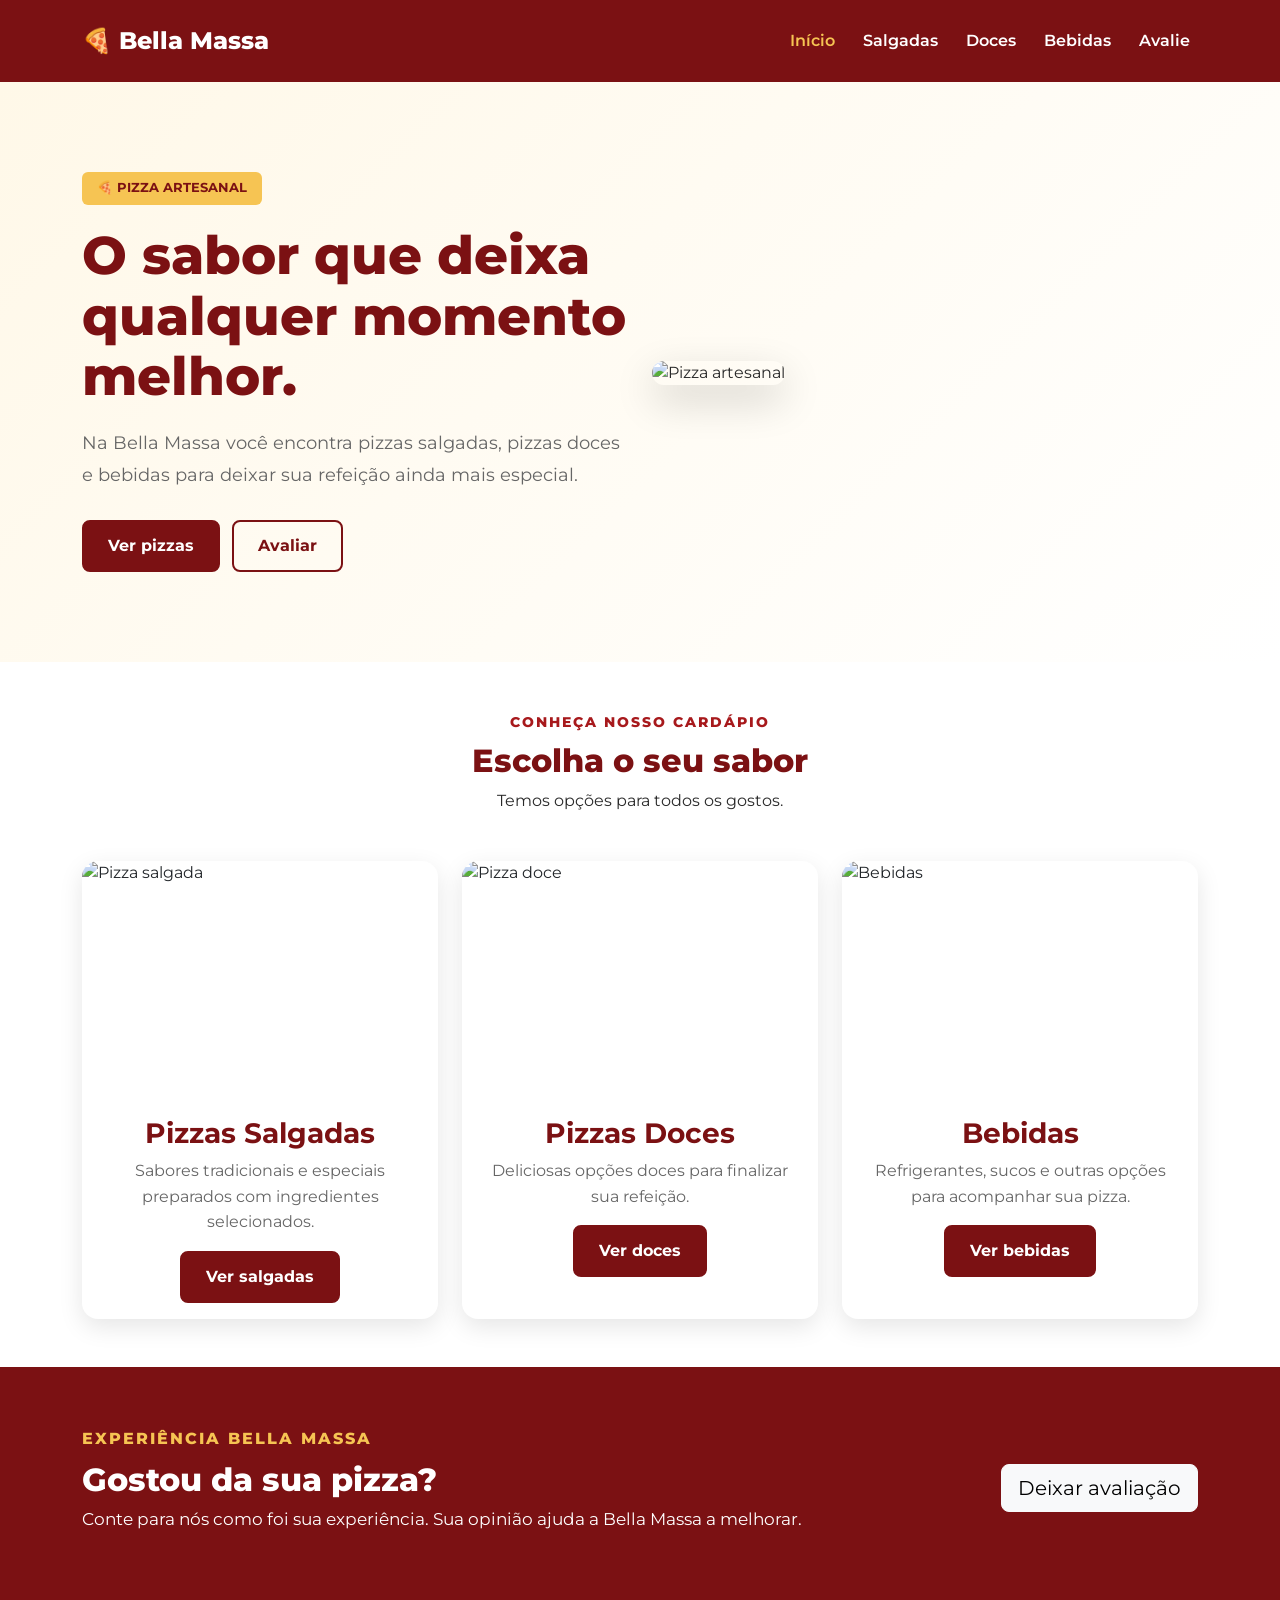
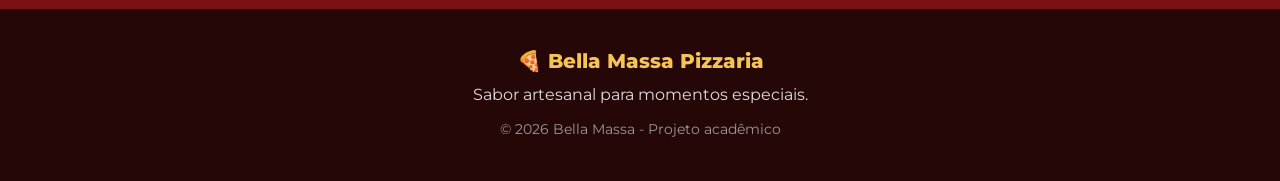
==== index.html @ 67566d71 "alteração" ====
<!DOCTYPE html>
<html lang="pt-BR">
<head>
    <meta charset="UTF-8">
    <meta name="viewport" content="width=device-width, initial-scale=1.0">

    <title>Bella Massa Pizzaria</title>

    <link rel="preconnect" href="https://fonts.googleapis.com">
    <link rel="preconnect" href="https://fonts.gstatic.com" crossorigin>
    <link href="https://fonts.googleapis.com/css2?family=Montserrat:wght@400;500;600;700;800&display=swap" rel="stylesheet">

    <link href="https://cdn.jsdelivr.net/npm/bootstrap@5.3.3/dist/css/bootstrap.min.css" rel="stylesheet">

    <link rel="stylesheet" href="css/style.css">
</head>

<body>

<header>
    <nav class="navbar navbar-expand-lg navbar-dark">
        <div class="container">

            <a class="navbar-brand" href="index.html">🍕 Bella Massa</a>

            <button class="navbar-toggler" type="button" data-bs-toggle="collapse" data-bs-target="#menu">
                <span class="navbar-toggler-icon"></span>
            </button>

            <div class="collapse navbar-collapse" id="menu">
                <ul class="navbar-nav ms-auto">

                    <li class="nav-item">
                        <a class="nav-link active" href="index.html">Início</a>
                    </li>

                    <li class="nav-item">
                        <a class="nav-link" href="salgadas.html">Salgadas</a>
                    </li>

                    <li class="nav-item">
                        <a class="nav-link" href="doces.html">Doces</a>
                    </li>

                    <li class="nav-item">
                        <a class="nav-link" href="bebidas.html">Bebidas</a>
                    </li>

                    <li class="nav-item">
                        <a class="nav-link" href="contato.html">Avalie</a>
                    </li>

                </ul>
            </div>

        </div>
    </nav>
</header>

<main>

    <section class="hero">
        <div class="container">
            <div class="row align-items-center">

                <div class="col-lg-6">

                    <span class="badge badge-destaque">
                        🍕 PIZZA ARTESANAL
                    </span>

                    <h1>
                        O sabor que deixa qualquer momento melhor.
                    </h1>

                    <p>
                        Na Bella Massa você encontra pizzas salgadas,
                        pizzas doces e bebidas para deixar sua refeição
                        ainda mais especial.
                    </p>

                    <a href="salgadas.html" class="btn btn-principal">
                        Ver pizzas
                    </a>

                    <a href="contato.html" class="btn btn-secundario">
                        Avaliar
                    </a>

                </div>

                <div class="col-lg-6 mt-5 mt-lg-0">

                    <img
                        src="https://images.unsplash.com/photo-1574071318508-1cdbab80d002?auto=format&fit=crop&w=1000&q=80"
                        class="img-fluid hero-img"
                        alt="Pizza artesanal">

                </div>

            </div>
        </div>
    </section>

    <section class="container py-5">

        <div class="text-center mb-5">

            <span class="subtitulo">
                CONHEÇA NOSSO CARDÁPIO
            </span>

            <h2>
                Escolha o seu sabor
            </h2>

            <p>
                Temos opções para todos os gostos.
            </p>

        </div>

        <div class="row g-4">

            <div class="col-md-4">

                <div class="card categoria-card h-100">

                    <img
                        src="https://images.unsplash.com/photo-1565299624946-b28f40a0ae38?auto=format&fit=crop&w=800&q=80"
                        class="card-img-top"
                        alt="Pizza salgada">

                    <div class="card-body text-center">

                        <h3>
                            Pizzas Salgadas
                        </h3>

                        <p>
                            Sabores tradicionais e especiais preparados
                            com ingredientes selecionados.
                        </p>

                        <a href="salgadas.html" class="btn btn-principal">
                            Ver salgadas
                        </a>

                    </div>

                </div>

            </div>

            <div class="col-md-4">

                <div class="card categoria-card h-100">

                    <img
                        src="https://images.unsplash.com/photo-1579751626657-72bc17010498?auto=format&fit=crop&w=800&q=80"
                        class="card-img-top"
                        alt="Pizza doce">

                    <div class="card-body text-center">

                        <h3>
                            Pizzas Doces
                        </h3>

                        <p>
                            Deliciosas opções doces para finalizar
                            sua refeição.
                        </p>

                        <a href="doces.html" class="btn btn-principal">
                            Ver doces
                        </a>

                    </div>

                </div>

            </div>

            <div class="col-md-4">

                <div class="card categoria-card h-100">

                    <img
                        src="https://images.unsplash.com/photo-1544145945-f90425340c7e?auto=format&fit=crop&w=800&q=80"
                        class="card-img-top"
                        alt="Bebidas">

                    <div class="card-body text-center">

                        <h3>
                            Bebidas
                        </h3>

                        <p>
                            Refrigerantes, sucos e outras opções
                            para acompanhar sua pizza.
                        </p>

                        <a href="bebidas.html" class="btn btn-principal">
                            Ver bebidas
                        </a>

                    </div>

                </div>

            </div>

        </div>

    </section>

    <section class="promocao">

        <div class="container">

            <div class="row align-items-center">

                <div class="col-md-8">

                    <span>
                        EXPERIÊNCIA BELLA MASSA
                    </span>

                    <h2>
                        Gostou da sua pizza?
                    </h2>

                    <p>
                        Conte para nós como foi sua experiência.
                        Sua opinião ajuda a Bella Massa a melhorar.
                    </p>

                </div>

                <div class="col-md-4 text-md-end">

                    <a href="contato.html" class="btn btn-light btn-lg">
                        Deixar avaliação
                    </a>

                </div>

            </div>

        </div>

    </section>

</main>

<footer>

    <div class="container text-center">

        <h5>
            🍕 Bella Massa Pizzaria
        </h5>

        <p>
            Sabor artesanal para momentos especiais.
        </p>

        <small>
            © 2026 Bella Massa - Projeto acadêmico
        </small>

    </div>

</footer>

<script src="https://cdn.jsdelivr.net/npm/bootstrap@5.3.3/dist/js/bootstrap.bundle.min.js"></script>

</body>
</html>
---- css/style.css ----
* {
    margin: 0;
    padding: 0;
    box-sizing: border-box;
}

body {
    font-family: 'Montserrat', sans-serif;
    color: #292929;
    background-color: #fff;
}

.navbar {
    background-color: #7b1113;
    padding: 18px 0;
}

.navbar-brand {
    font-size: 1.5rem;
    font-weight: 800;
}

.nav-link {
    color: #fff !important;
    font-weight: 600;
    margin-left: 12px;
}

.nav-link:hover,
.nav-link.active {
    color: #f6c453 !important;
}

.hero {
    background: linear-gradient(135deg, #fff8e8, #ffffff);
    padding: 90px 0;
}

.hero h1 {
    font-size: 3.3rem;
    font-weight: 800;
    color: #7b1113;
    line-height: 1.15;
    margin: 20px 0;
}

.hero p {
    font-size: 1.1rem;
    color: #666;
    line-height: 1.8;
    max-width: 600px;
    margin-bottom: 30px;
}

.hero-img {
    width: 100%;
    height: 430px;
    object-fit: cover;
    border-radius: 25px;
    box-shadow: 0 15px 40px rgba(0, 0, 0, 0.18);
}

.badge-destaque {
    background-color: #f6c453;
    color: #7b1113;
    padding: 10px 15px;
    font-size: 0.8rem;
}

.btn-principal {
    background-color: #7b1113;
    color: #fff;
    border: 2px solid #7b1113;
    padding: 12px 24px;
    font-weight: 700;
    border-radius: 8px;
}

.btn-principal:hover {
    background-color: #a7191c;
    border-color: #a7191c;
    color: #fff;
}

.btn-secundario {
    background-color: transparent;
    color: #7b1113;
    border: 2px solid #7b1113;
    padding: 12px 24px;
    font-weight: 700;
    border-radius: 8px;
    margin-left: 8px;
}

.btn-secundario:hover {
    background-color: #7b1113;
    color: #fff;
}

.subtitulo {
    color: #a7191c;
    font-weight: 800;
    font-size: 0.85rem;
    letter-spacing: 2px;
}

.subtitulo-claro {
    color: #f6c453;
    font-weight: 700;
    letter-spacing: 2px;
}

h2 {
    color: #7b1113;
    font-weight: 800;
    margin-top: 8px;
}

.categoria-card {
    border: none;
    border-radius: 16px;
    overflow: hidden;
    box-shadow: 0 8px 25px rgba(0, 0, 0, 0.1);
    transition: 0.3s;
}

.categoria-card:hover {
    transform: translateY(-8px);
    box-shadow: 0 15px 35px rgba(0, 0, 0, 0.15);
}

.categoria-card img {
    height: 240px;
    object-fit: cover;
}

.categoria-card h3 {
    color: #7b1113;
    font-weight: 700;
}

.categoria-card p {
    color: #666;
    line-height: 1.6;
}

.promocao {
    background-color: #7b1113;
    color: #fff;
    padding: 60px 0;
}

.promocao span {
    color: #f6c453;
    font-weight: 800;
    letter-spacing: 2px;
}

.promocao h2 {
    color: #fff;
    margin-top: 10px;
}

.promocao p {
    font-size: 1.05rem;
}

.titulo {
    background: linear-gradient(135deg, #7b1113, #a7191c);
    color: #fff;
    padding: 75px 0;
}

.titulo h1 {
    font-size: 2.8rem;
    font-weight: 800;
    margin-top: 10px;
}

.titulo p {
    margin-top: 10px;
}

.produto {
    border: none;
    border-radius: 15px;
    overflow: hidden;
    box-shadow: 0 8px 25px rgba(0, 0, 0, 0.09);
    transition: 0.3s;
}

.produto:hover {
    transform: translateY(-8px);
    box-shadow: 0 15px 35px rgba(0, 0, 0, 0.15);
}

.produto img {
    height: 230px;
    object-fit: cover;
}

.produto h3 {
    color: #7b1113;
    font-size: 1.25rem;
    font-weight: 700;
    margin-top: 15px;
}

.produto p {
    color: #666;
    font-size: 0.9rem;
    line-height: 1.6;
}

.produto strong {
    color: #a7191c;
    font-size: 1.15rem;
}

.fundo-claro {
    background-color: #fff8e8;
}

.bebida-card {
    border: none;
    border-radius: 15px;
    padding-top: 25px;
    box-shadow: 0 8px 25px rgba(0, 0, 0, 0.08);
    transition: 0.3s;
}

.bebida-card:hover {
    transform: translateY(-8px);
}

.bebida-card h3 {
    color: #7b1113;
    font-weight: 700;
}

.bebida-card p {
    color: #666;
}

.bebida-card strong {
    color: #a7191c;
    font-size: 1.2rem;
}

.bebida-icone {
    font-size: 4rem;
}

.tabela {
    background-color: #fff;
}

.tabela thead {
    background-color: #7b1113;
    color: #fff;
}

.tabela th {
    padding: 15px;
}

.tabela td {
    padding: 14px;
}

.formulario {
    background-color: #fff;
    padding: 45px;
    border-radius: 18px;
    box-shadow: 0 10px 35px rgba(0, 0, 0, 0.1);
}

.formulario h2 {
    color: #7b1113;
}

.form-control,
.form-select {
    padding: 12px;
    border-radius: 8px;
    border: 1px solid #ddd;
}

.form-control:focus,
.form-select:focus {
    border-color: #a7191c;
    box-shadow: 0 0 0 0.2rem rgba(167, 25, 28, 0.15);
}

.form-label {
    font-weight: 600;
}

footer {
    background-color: #260708;
    color: #fff;
    padding: 40px 0;
}

footer h5 {
    color: #f6c453;
    font-weight: 800;
}

footer p {
    color: #ddd;
    margin: 10px 0;
}

footer small {
    color: #999;
}

@media (max-width: 768px) {

    .hero {
        padding: 60px 0;
    }

    .hero h1 {
        font-size: 2.3rem;
    }

    .hero-img {
        height: 300px;
    }

    .btn-secundario {
        margin-left: 0;
        margin-top: 10px;
    }

    .titulo {
        padding: 55px 0;
    }

    .titulo h1 {
        font-size: 2.2rem;
    }

    .formulario {
        padding: 25px;
    }

    .promocao {
        text-align: center;
    }

    .promocao .btn {
        margin-top: 20px;
    }
}
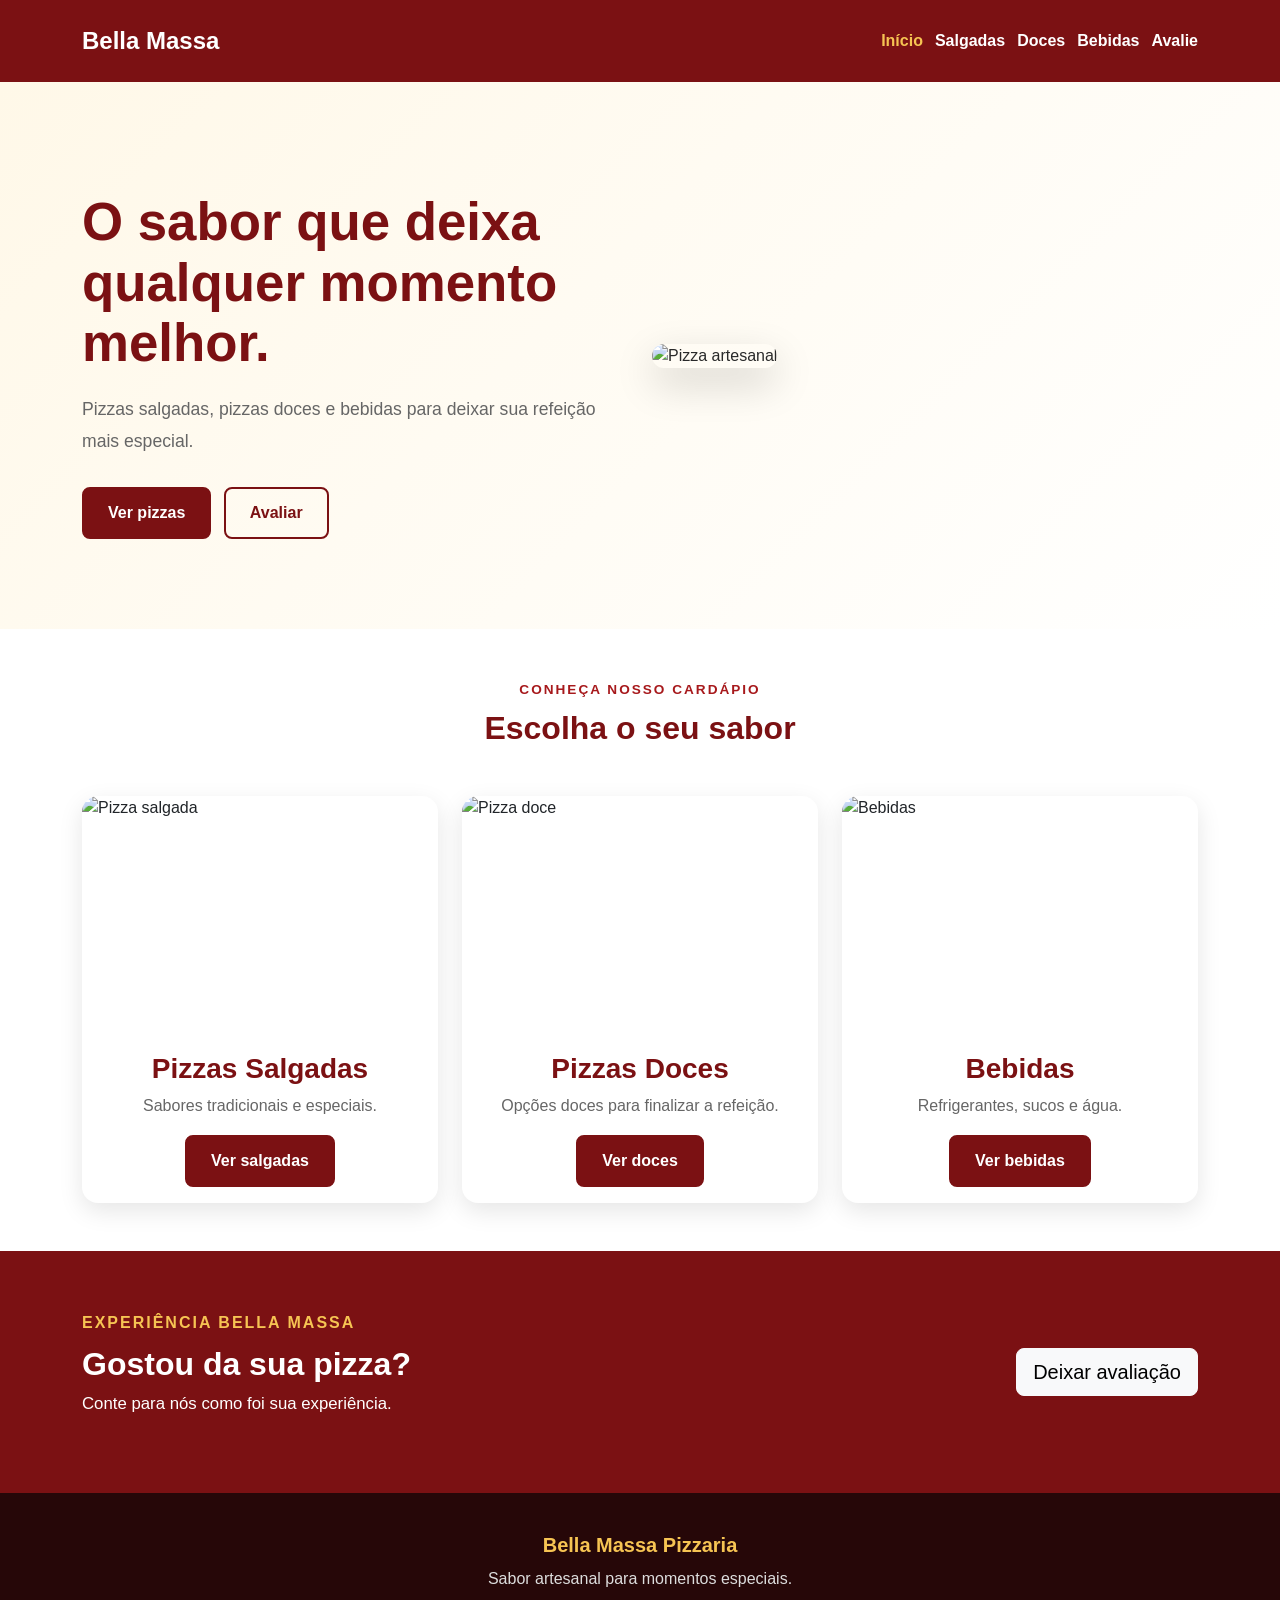
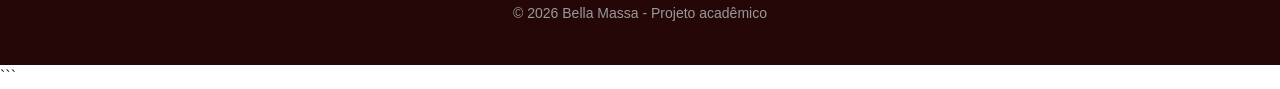
==== commit 76d0bc55: "terminar" ====
--- a/index.html
+++ b/index.html
@@ -1,281 +1,126 @@
+
 <!DOCTYPE html>
 <html lang="pt-BR">
 <head>
-    <meta charset="UTF-8">
-    <meta name="viewport" content="width=device-width, initial-scale=1.0">
+<meta charset="UTF-8">
+<meta name="viewport" content="width=device-width,initial-scale=1">
+<title>Bella Massa Pizzaria</title>
 
-    <title>Bella Massa Pizzaria</title>
-
-    <link rel="preconnect" href="https://fonts.googleapis.com">
-    <link rel="preconnect" href="https://fonts.gstatic.com" crossorigin>
-    <link href="https://fonts.googleapis.com/css2?family=Montserrat:wght@400;500;600;700;800&display=swap" rel="stylesheet">
-
-    <link href="https://cdn.jsdelivr.net/npm/bootstrap@5.3.3/dist/css/bootstrap.min.css" rel="stylesheet">
-
-    <link rel="stylesheet" href="css/style.css">
+<link href="https://cdn.jsdelivr.net/npm/bootstrap@5.3.3/dist/css/bootstrap.min.css" rel="stylesheet">
+<link rel="stylesheet" href="css/style.css">
 </head>
 
 <body>
 
 <header>
-    <nav class="navbar navbar-expand-lg navbar-dark">
-        <div class="container">
+<nav class="navbar navbar-dark">
+<div class="container">
+<a class="navbar-brand" href="index.html">Bella Massa</a>
 
-            <a class="navbar-brand" href="index.html">🍕 Bella Massa</a>
-
-            <button class="navbar-toggler" type="button" data-bs-toggle="collapse" data-bs-target="#menu">
-                <span class="navbar-toggler-icon"></span>
-            </button>
-
-            <div class="collapse navbar-collapse" id="menu">
-                <ul class="navbar-nav ms-auto">
-
-                    <li class="nav-item">
-                        <a class="nav-link active" href="index.html">Início</a>
-                    </li>
-
-                    <li class="nav-item">
-                        <a class="nav-link" href="salgadas.html">Salgadas</a>
-                    </li>
-
-                    <li class="nav-item">
-                        <a class="nav-link" href="doces.html">Doces</a>
-                    </li>
-
-                    <li class="nav-item">
-                        <a class="nav-link" href="bebidas.html">Bebidas</a>
-                    </li>
-
-                    <li class="nav-item">
-                        <a class="nav-link" href="contato.html">Avalie</a>
-                    </li>
-
-                </ul>
-            </div>
-
-        </div>
-    </nav>
+<ul class="navbar-nav ms-auto flex-row">
+<li><a class="nav-link active" href="index.html">Início</a></li>
+<li><a class="nav-link" href="salgadas.html">Salgadas</a></li>
+<li><a class="nav-link" href="doces.html">Doces</a></li>
+<li><a class="nav-link" href="bebidas.html">Bebidas</a></li>
+<li><a class="nav-link" href="contato.html">Avalie</a></li>
+</ul>
+</div>
+</nav>
 </header>
 
 <main>
 
-    <section class="hero">
-        <div class="container">
-            <div class="row align-items-center">
+<section class="hero">
+<div class="container">
+<div class="row align-items-center">
 
-                <div class="col-lg-6">
+<div class="col-lg-6">
+<h1>O sabor que deixa qualquer momento melhor.</h1>
+<p>Pizzas salgadas, pizzas doces e bebidas para deixar sua refeição mais especial.</p>
+<a href="salgadas.html" class="btn btn-principal">Ver pizzas</a>
+<a href="contato.html" class="btn btn-secundario">Avaliar</a>
+</div>
 
-                    <span class="badge badge-destaque">
-                        🍕 PIZZA ARTESANAL
-                    </span>
+<div class="col-lg-6">
+<img src="https://images.unsplash.com/photo-1574071318508-1cdbab80d002?auto=format&fit=crop&w=1000&q=80" class="img-fluid hero-img" alt="Pizza artesanal">
+</div>
 
-                    <h1>
-                        O sabor que deixa qualquer momento melhor.
-                    </h1>
+</div>
+</div>
+</section>
 
-                    <p>
-                        Na Bella Massa você encontra pizzas salgadas,
-                        pizzas doces e bebidas para deixar sua refeição
-                        ainda mais especial.
-                    </p>
+<section class="container py-5">
+<div class="text-center mb-5">
+<span class="subtitulo">CONHEÇA NOSSO CARDÁPIO</span>
+<h2>Escolha o seu sabor</h2>
+</div>
 
-                    <a href="salgadas.html" class="btn btn-principal">
-                        Ver pizzas
-                    </a>
+<div class="row g-4">
 
-                    <a href="contato.html" class="btn btn-secundario">
-                        Avaliar
-                    </a>
+<div class="col-md-4">
+<div class="card categoria-card h-100">
+<img src="https://images.unsplash.com/photo-1565299624946-b28f40a0ae38?auto=format&fit=crop&w=800&q=80" class="card-img-top" alt="Pizza salgada">
+<div class="card-body text-center">
+<h3>Pizzas Salgadas</h3>
+<p>Sabores tradicionais e especiais.</p>
+<a href="salgadas.html" class="btn btn-principal">Ver salgadas</a>
+</div>
+</div>
+</div>
 
-                </div>
+<div class="col-md-4">
+<div class="card categoria-card h-100">
+<img src="https://images.unsplash.com/photo-1579751626657-72bc17010498?auto=format&fit=crop&w=800&q=80" class="card-img-top" alt="Pizza doce">
+<div class="card-body text-center">
+<h3>Pizzas Doces</h3>
+<p>Opções doces para finalizar a refeição.</p>
+<a href="doces.html" class="btn btn-principal">Ver doces</a>
+</div>
+</div>
+</div>
 
-                <div class="col-lg-6 mt-5 mt-lg-0">
+<div class="col-md-4">
+<div class="card categoria-card h-100">
+<img src="https://images.unsplash.com/photo-1544145945-f90425340c7e?auto=format&fit=crop&w=800&q=80" class="card-img-top" alt="Bebidas">
+<div class="card-body text-center">
+<h3>Bebidas</h3>
+<p>Refrigerantes, sucos e água.</p>
+<a href="bebidas.html" class="btn btn-principal">Ver bebidas</a>
+</div>
+</div>
+</div>
 
-                    <img
-                        src="https://images.unsplash.com/photo-1574071318508-1cdbab80d002?auto=format&fit=crop&w=1000&q=80"
-                        class="img-fluid hero-img"
-                        alt="Pizza artesanal">
+</div>
+</section>
 
-                </div>
+<section class="promocao">
+<div class="container">
+<div class="row align-items-center">
 
-            </div>
-        </div>
-    </section>
+<div class="col-md-8">
+<span>EXPERIÊNCIA BELLA MASSA</span>
+<h2>Gostou da sua pizza?</h2>
+<p>Conte para nós como foi sua experiência.</p>
+</div>
 
-    <section class="container py-5">
+<div class="col-md-4 text-md-end">
+<a href="contato.html" class="btn btn-light btn-lg">Deixar avaliação</a>
+</div>
 
-        <div class="text-center mb-5">
-
-            <span class="subtitulo">
-                CONHEÇA NOSSO CARDÁPIO
-            </span>
-
-            <h2>
-                Escolha o seu sabor
-            </h2>
-
-            <p>
-                Temos opções para todos os gostos.
-            </p>
-
-        </div>
-
-        <div class="row g-4">
-
-            <div class="col-md-4">
-
-                <div class="card categoria-card h-100">
-
-                    <img
-                        src="https://images.unsplash.com/photo-1565299624946-b28f40a0ae38?auto=format&fit=crop&w=800&q=80"
-                        class="card-img-top"
-                        alt="Pizza salgada">
-
-                    <div class="card-body text-center">
-
-                        <h3>
-                            Pizzas Salgadas
-                        </h3>
-
-                        <p>
-                            Sabores tradicionais e especiais preparados
-                            com ingredientes selecionados.
-                        </p>
-
-                        <a href="salgadas.html" class="btn btn-principal">
-                            Ver salgadas
-                        </a>
-
-                    </div>
-
-                </div>
-
-            </div>
-
-            <div class="col-md-4">
-
-                <div class="card categoria-card h-100">
-
-                    <img
-                        src="https://images.unsplash.com/photo-1579751626657-72bc17010498?auto=format&fit=crop&w=800&q=80"
-                        class="card-img-top"
-                        alt="Pizza doce">
-
-                    <div class="card-body text-center">
-
-                        <h3>
-                            Pizzas Doces
-                        </h3>
-
-                        <p>
-                            Deliciosas opções doces para finalizar
-                            sua refeição.
-                        </p>
-
-                        <a href="doces.html" class="btn btn-principal">
-                            Ver doces
-                        </a>
-
-                    </div>
-
-                </div>
-
-            </div>
-
-            <div class="col-md-4">
-
-                <div class="card categoria-card h-100">
-
-                    <img
-                        src="https://images.unsplash.com/photo-1544145945-f90425340c7e?auto=format&fit=crop&w=800&q=80"
-                        class="card-img-top"
-                        alt="Bebidas">
-
-                    <div class="card-body text-center">
-
-                        <h3>
-                            Bebidas
-                        </h3>
-
-                        <p>
-                            Refrigerantes, sucos e outras opções
-                            para acompanhar sua pizza.
-                        </p>
-
-                        <a href="bebidas.html" class="btn btn-principal">
-                            Ver bebidas
-                        </a>
-
-                    </div>
-
-                </div>
-
-            </div>
-
-        </div>
-
-    </section>
-
-    <section class="promocao">
-
-        <div class="container">
-
-            <div class="row align-items-center">
-
-                <div class="col-md-8">
-
-                    <span>
-                        EXPERIÊNCIA BELLA MASSA
-                    </span>
-
-                    <h2>
-                        Gostou da sua pizza?
-                    </h2>
-
-                    <p>
-                        Conte para nós como foi sua experiência.
-                        Sua opinião ajuda a Bella Massa a melhorar.
-                    </p>
-
-                </div>
-
-                <div class="col-md-4 text-md-end">
-
-                    <a href="contato.html" class="btn btn-light btn-lg">
-                        Deixar avaliação
-                    </a>
-
-                </div>
-
-            </div>
-
-        </div>
-
-    </section>
+</div>
+</div>
+</section>
 
 </main>
 
 <footer>
-
-    <div class="container text-center">
-
-        <h5>
-            🍕 Bella Massa Pizzaria
-        </h5>
-
-        <p>
-            Sabor artesanal para momentos especiais.
-        </p>
-
-        <small>
-            © 2026 Bella Massa - Projeto acadêmico
-        </small>
-
-    </div>
-
+<div class="container text-center">
+<h5>Bella Massa Pizzaria</h5>
+<p>Sabor artesanal para momentos especiais.</p>
+<small>© 2026 Bella Massa - Projeto acadêmico</small>
+</div>
 </footer>
-
-<script src="https://cdn.jsdelivr.net/npm/bootstrap@5.3.3/dist/js/bootstrap.bundle.min.js"></script>
 
 </body>
 </html>
+```
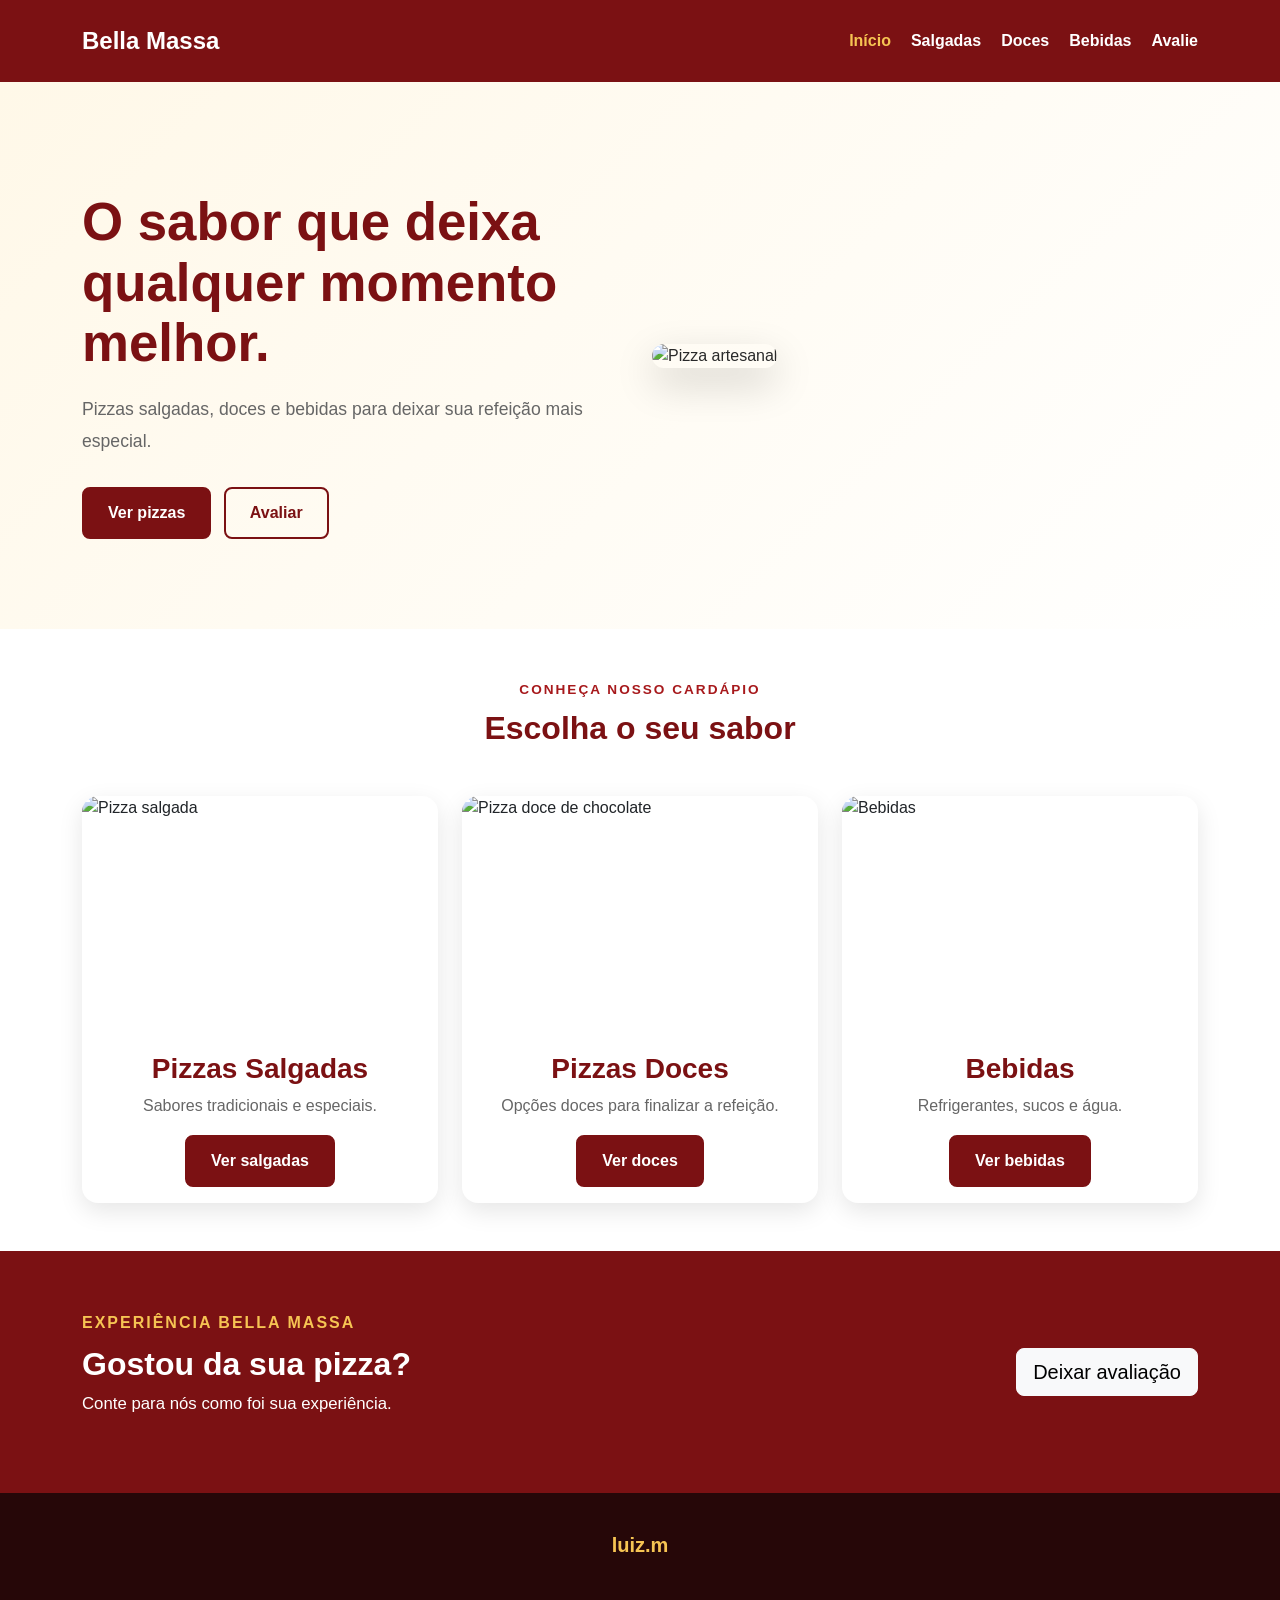
==== commit 18a7b459: "acabou" ====
--- a/index.html
+++ b/index.html
@@ -1,9 +1,9 @@
+<!DOCTYPE html>
 
-<!DOCTYPE html>
 <html lang="pt-BR">
 <head>
 <meta charset="UTF-8">
-<meta name="viewport" content="width=device-width,initial-scale=1">
+<meta name="viewport" content="width=device-width, initial-scale=1">
 <title>Bella Massa Pizzaria</title>
 
 <link href="https://cdn.jsdelivr.net/npm/bootstrap@5.3.3/dist/css/bootstrap.min.css" rel="stylesheet">
@@ -17,7 +17,7 @@
 <div class="container">
 <a class="navbar-brand" href="index.html">Bella Massa</a>
 
-<ul class="navbar-nav ms-auto flex-row">
+<ul class="navbar-nav ms-auto flex-row gap-2">
 <li><a class="nav-link active" href="index.html">Início</a></li>
 <li><a class="nav-link" href="salgadas.html">Salgadas</a></li>
 <li><a class="nav-link" href="doces.html">Doces</a></li>
@@ -36,13 +36,14 @@
 
 <div class="col-lg-6">
 <h1>O sabor que deixa qualquer momento melhor.</h1>
-<p>Pizzas salgadas, pizzas doces e bebidas para deixar sua refeição mais especial.</p>
+<p>Pizzas salgadas, doces e bebidas para deixar sua refeição mais especial.</p>
 <a href="salgadas.html" class="btn btn-principal">Ver pizzas</a>
 <a href="contato.html" class="btn btn-secundario">Avaliar</a>
 </div>
 
 <div class="col-lg-6">
-<img src="https://images.unsplash.com/photo-1574071318508-1cdbab80d002?auto=format&fit=crop&w=1000&q=80" class="img-fluid hero-img" alt="Pizza artesanal">
+<img src="https://images.unsplash.com/photo-1574071318508-1cdbab80d002?auto=format&fit=crop&w=1000&q=80"
+class="img-fluid hero-img" alt="Pizza artesanal">
 </div>
 
 </div>
@@ -50,6 +51,7 @@
 </section>
 
 <section class="container py-5">
+
 <div class="text-center mb-5">
 <span class="subtitulo">CONHEÇA NOSSO CARDÁPIO</span>
 <h2>Escolha o seu sabor</h2>
@@ -59,7 +61,9 @@
 
 <div class="col-md-4">
 <div class="card categoria-card h-100">
-<img src="https://images.unsplash.com/photo-1565299624946-b28f40a0ae38?auto=format&fit=crop&w=800&q=80" class="card-img-top" alt="Pizza salgada">
+<img src="https://images.unsplash.com/photo-1565299624946-b28f40a0ae38?auto=format&fit=crop&w=800&q=80"
+class="card-img-top" alt="Pizza salgada">
+
 <div class="card-body text-center">
 <h3>Pizzas Salgadas</h3>
 <p>Sabores tradicionais e especiais.</p>
@@ -70,7 +74,9 @@
 
 <div class="col-md-4">
 <div class="card categoria-card h-100">
-<img src="https://images.unsplash.com/photo-1579751626657-72bc17010498?auto=format&fit=crop&w=800&q=80" class="card-img-top" alt="Pizza doce">
+<img src="https://lonerecipes.com/assets/images/PV9KDCYdFFoCxJF.webp"
+class="card-img-top" alt="Pizza doce de chocolate">
+
 <div class="card-body text-center">
 <h3>Pizzas Doces</h3>
 <p>Opções doces para finalizar a refeição.</p>
@@ -81,7 +87,9 @@
 
 <div class="col-md-4">
 <div class="card categoria-card h-100">
-<img src="https://images.unsplash.com/photo-1544145945-f90425340c7e?auto=format&fit=crop&w=800&q=80" class="card-img-top" alt="Bebidas">
+<img src="https://images.unsplash.com/photo-1544145945-f90425340c7e?auto=format&fit=crop&w=800&q=80"
+class="card-img-top" alt="Bebidas">
+
 <div class="card-body text-center">
 <h3>Bebidas</h3>
 <p>Refrigerantes, sucos e água.</p>
@@ -115,12 +123,10 @@
 
 <footer>
 <div class="container text-center">
-<h5>Bella Massa Pizzaria</h5>
-<p>Sabor artesanal para momentos especiais.</p>
-<small>© 2026 Bella Massa - Projeto acadêmico</small>
+<h5>luiz.m</h5>
+
 </div>
 </footer>
 
 </body>
-</html>
-```
+</html>
